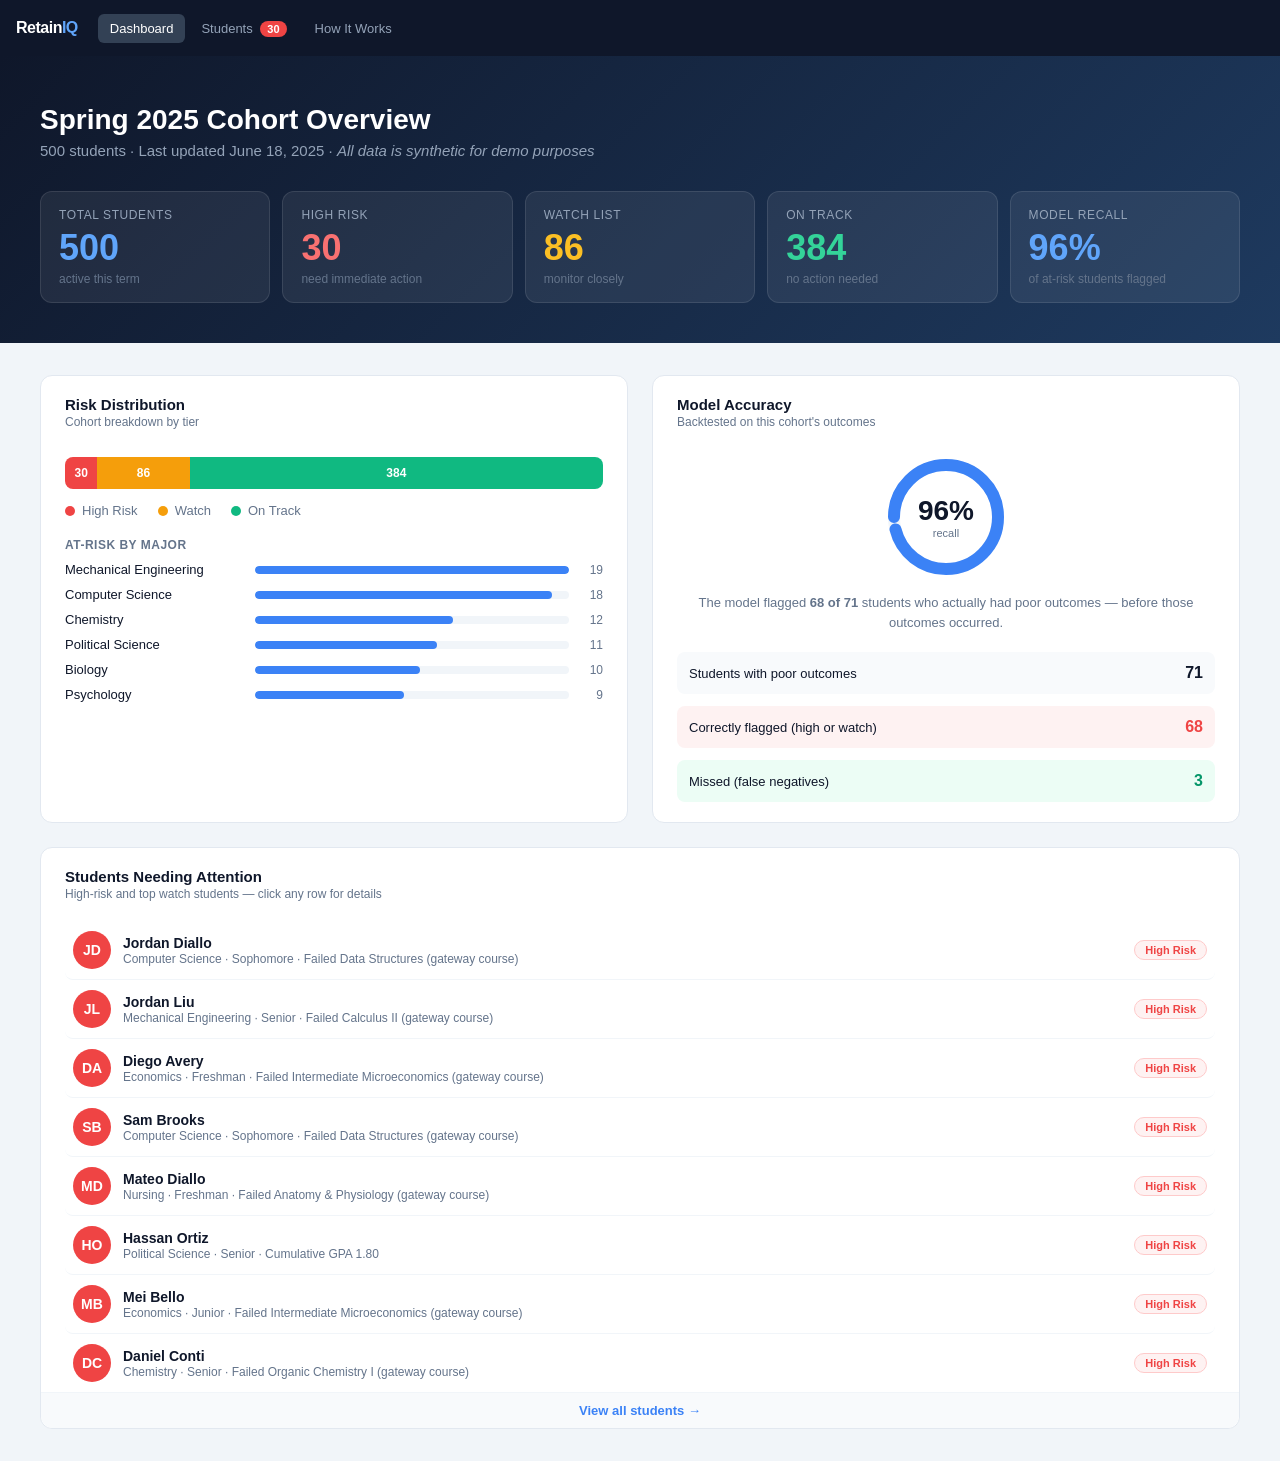
==== frontend/index.html @ c34b1551 "project restructuring - Broke up the single index.html file into a proper folder structure with sepa" ====
<!DOCTYPE html>
<html lang="en">
<head>
<meta charset="UTF-8">
<meta name="viewport" content="width=device-width, initial-scale=1.0">
<title>RetainIQ — Academic Risk & Retention Dashboard</title>
<link rel="stylesheet" href="styles/base.css">
<link rel="stylesheet" href="styles/nav_views.css">
<link rel="stylesheet" href="styles/dashboard.css">
<link rel="stylesheet" href="styles/students.css">
<link rel="stylesheet" href="styles/panel.css">
<link rel="stylesheet" href="styles/tuning.css">
</head>
<body>

<nav>
  <div class="nav-brand">Retain<span>IQ</span></div>
  <button class="nav-tab active" data-view="dashboard" onclick="showView('dashboard')">Dashboard</button>
  <button class="nav-tab" data-view="students" onclick="showView('students')">Students <span class="nav-badge" id="high-count-badge">—</span></button>
  <button class="nav-tab" data-view="tuning" onclick="showView('tuning')">How It Works</button>
</nav>

<!-- DASHBOARD -->
<div class="view active" id="view-dashboard">
  <div class="dash-hero">
    <h1>Spring 2025 Cohort Overview</h1>
    <p id="hero-sub"></p>
    <div class="kpi-row">
      <div class="kpi"><div class="kpi-label">Total Students</div><div class="kpi-value blue" id="kpi-total">—</div><div class="kpi-sub">active this term</div></div>
      <div class="kpi"><div class="kpi-label">High Risk</div><div class="kpi-value red" id="kpi-high">—</div><div class="kpi-sub">need immediate action</div></div>
      <div class="kpi"><div class="kpi-label">Watch List</div><div class="kpi-value amber" id="kpi-watch">—</div><div class="kpi-sub">monitor closely</div></div>
      <div class="kpi"><div class="kpi-label">On Track</div><div class="kpi-value green" id="kpi-ok">—</div><div class="kpi-sub">no action needed</div></div>
      <div class="kpi"><div class="kpi-label">Model Recall</div><div class="kpi-value blue" id="kpi-recall">—</div><div class="kpi-sub">of at-risk students flagged</div></div>
    </div>
  </div>

  <div class="dash-body">
    <div class="card">
      <div class="card-header"><div><div class="card-title">Risk Distribution</div><div class="card-sub">Cohort breakdown by tier</div></div></div>
      <div class="card-body">
        <div class="risk-bar-wrap">
          <div class="risk-bar-track" id="risk-bar"></div>
          <div class="risk-legend">
            <div class="risk-legend-item"><div class="risk-dot" style="background:var(--high)"></div>High Risk</div>
            <div class="risk-legend-item"><div class="risk-dot" style="background:var(--watch)"></div>Watch</div>
            <div class="risk-legend-item"><div class="risk-dot" style="background:var(--ok)"></div>On Track</div>
          </div>
        </div>
        <div style="margin-top:20px" id="major-breakdown"></div>
      </div>
    </div>

    <div class="card">
      <div class="card-header"><div><div class="card-title">Model Accuracy</div><div class="card-sub">Backtested on this cohort's outcomes</div></div></div>
      <div class="card-body">
        <div class="recall-wrap">
          <div class="recall-circle">
            <svg width="120" height="120" viewBox="0 0 120 120">
              <circle cx="60" cy="60" r="52" fill="none" stroke="#f1f5f9" stroke-width="12"/>
              <circle id="recall-arc" cx="60" cy="60" r="52" fill="none" stroke="#3b82f6" stroke-width="12"
                stroke-dasharray="326.7" stroke-dashoffset="326.7" stroke-linecap="round" style="transform:rotate(-90deg);transform-origin:60px 60px"/>
            </svg>
            <div class="recall-circle-label"><div class="recall-pct" id="recall-pct-label">—</div><div class="recall-pct-sub">recall</div></div>
          </div>
          <div class="recall-desc" id="recall-desc"></div>
        </div>
        <div style="margin-top:20px;display:flex;flex-direction:column;gap:12px;">
          <div style="display:flex;justify-content:space-between;align-items:center;padding:12px;background:#f8fafc;border-radius:8px">
            <div style="font-size:13px;color:var(--navy)">Students with poor outcomes</div>
            <div style="font-size:16px;font-weight:700" id="stat-poor">—</div>
          </div>
          <div style="display:flex;justify-content:space-between;align-items:center;padding:12px;background:#fef2f2;border-radius:8px">
            <div style="font-size:13px;color:var(--navy)">Correctly flagged (high or watch)</div>
            <div style="font-size:16px;font-weight:700;color:var(--high)" id="stat-flagged">—</div>
          </div>
          <div style="display:flex;justify-content:space-between;align-items:center;padding:12px;background:#ecfdf5;border-radius:8px">
            <div style="font-size:13px;color:var(--navy)">Missed (false negatives)</div>
            <div style="font-size:16px;font-weight:700;color:#059669" id="stat-missed">—</div>
          </div>
        </div>
      </div>
    </div>

    <div class="card" style="grid-column:1 / -1">
      <div class="card-header"><div><div class="card-title">Students Needing Attention</div><div class="card-sub">High-risk and top watch students — click any row for details</div></div></div>
      <div class="card-body" style="padding-bottom:0" id="top-students-list"></div>
      <button class="show-all-btn" onclick="showView('students')">View all students →</button>
    </div>
  </div>
</div>

<!-- STUDENTS -->
<div class="view" id="view-students">
  <div class="students-header">
    <h2>Student Roster</h2>
    <div class="filters">
      <input class="search-input" id="search" type="text" placeholder="Search by name or ID…" oninput="renderTable()">
      <select class="filter-select" id="filter-tier" onchange="renderTable()">
        <option value="">All tiers</option>
        <option value="high">High risk</option>
        <option value="watch">Watch</option>
        <option value="on_track">On track</option>
      </select>
      <select class="filter-select" id="filter-year" onchange="renderTable()">
        <option value="">All years</option>
        <option>Freshman</option>
        <option>Sophomore</option>
        <option>Junior</option>
        <option>Senior</option>
      </select>
      <select class="filter-select" id="filter-major" onchange="renderTable()">
        <option value="">All majors</option>
      </select>
    </div>
  </div>
  <div class="students-table-wrap">
    <div class="students-count" id="students-count"></div>
    <div class="table-wrap">
      <table>
        <thead>
          <tr>
            <th onclick="sortBy('name')">Name <span class="sort-icon">↕</span></th>
            <th onclick="sortBy('major')">Major <span class="sort-icon">↕</span></th>
            <th onclick="sortBy('year')">Year <span class="sort-icon">↕</span></th>
            <th onclick="sortBy('gpa')">GPA <span class="sort-icon">↕</span></th>
            <th onclick="sortBy('risk_score')">Risk Score <span class="sort-icon">↕</span></th>
            <th onclick="sortBy('risk_tier')">Tier <span class="sort-icon">↕</span></th>
            <th>Top Driver</th>
          </tr>
        </thead>
        <tbody id="student-tbody"></tbody>
      </table>
    </div>
    <div class="cards-wrap" id="student-cards"></div>
  </div>
</div>

<!-- TUNING -->
<div class="view" id="view-tuning">
  <div class="tuning-hero">
    <h1>Per-Institution Model Tuning</h1>
    <p>The same student profile can be high-risk at one school and on-track at another. RetainIQ learns from each institution's own historical outcomes — so the signals that matter at your school are the ones that drive your model.</p>
  </div>
  <div class="tuning-body">
    <div class="school-tabs" id="school-tabs"></div>
    <div id="school-panels"></div>

    <!-- Same student, different verdicts (static) -->
    <div class="probe-card">
      <h3>Same Student Profile — Three Different Verdicts</h3>
      <p class="probe-desc">A student with a low GPA and 2 course drops. Watch what happens when you run this profile through each school's model.</p>
      <div class="probe-schools">
        <div class="probe-school">
          <div class="probe-school-name">Highbar University</div>
          <div class="probe-score-bar" style="width:22%;background:#10b981"></div>
          <div class="probe-score-label" style="color:#10b981">Low Risk</div>
          <div class="probe-tier" style="color:#10b981">On Track</div>
          <div class="probe-detail">Low GPA barely matters here. Course drops are noted but not alarming. No intervention triggered.</div>
        </div>
        <div class="probe-school">
          <div class="probe-school-name">Openwood College</div>
          <div class="probe-score-bar" style="width:40%;background:#f59e0b"></div>
          <div class="probe-score-label" style="color:#d97706">Moderate</div>
          <div class="probe-tier" style="color:#d97706">Watch</div>
          <div class="probe-detail">Low GPA matters here. But course drops are <em>suppressed entirely</em> — ignored by the model per house rule.</div>
        </div>
        <div class="probe-school">
          <div class="probe-school-name">State Tech</div>
          <div class="probe-score-bar" style="width:72%;background:#ef4444"></div>
          <div class="probe-score-label" style="color:#ef4444">High Risk</div>
          <div class="probe-tier" style="color:#ef4444">Escalate</div>
          <div class="probe-detail">Both signals carry significant weight. Advisor notified immediately. Credit-recovery plan recommended.</div>
        </div>
      </div>
    </div>
  </div>
</div>

<!-- DETAIL PANEL -->
<div class="overlay" id="overlay"></div>
<div class="panel" id="panel">
  <div class="panel-header" id="panel-header"></div>
  <div class="panel-body" id="panel-body"></div>
</div>

<script type="module" src="js/main.js"></script>
</body>
</html>
---- frontend/styles/base.css ----
:root {
    --navy: #0f172a;
    --navy2: #1e293b;
    --navy3: #334155;
    --slate: #64748b;
    --light: #f1f5f9;
    --white: #ffffff;
    --high: #ef4444;
    --high-bg: #fef2f2;
    --high-border: #fecaca;
    --watch: #f59e0b;
    --watch-bg: #fffbeb;
    --watch-border: #fde68a;
    --ok: #10b981;
    --ok-bg: #ecfdf5;
    --ok-border: #a7f3d0;
    --blue: #3b82f6;
    --purple: #8b5cf6;
  }
  * { box-sizing: border-box; margin: 0; padding: 0; }
  body { font-family: -apple-system, BlinkMacSystemFont, 'Segoe UI', sans-serif; background: var(--light); color: var(--navy); }
---- frontend/styles/nav_views.css ----
/* NAV */
  nav { background: var(--navy); padding: 0 16px; display: flex; align-items: center; height: 56px; gap: 4px; position: sticky; top: 0; z-index: 100; overflow-x: auto; -webkit-overflow-scrolling: touch; scrollbar-width: none; }
  nav::-webkit-scrollbar { display: none; }
  .nav-brand { color: white; font-size: 16px; font-weight: 700; letter-spacing: -0.5px; margin-right: 16px; flex-shrink: 0; }
  .nav-brand span { color: #60a5fa; }
  .nav-tab { color: #94a3b8; font-size: 13px; font-weight: 500; padding: 7px 12px; border-radius: 6px; cursor: pointer; transition: all .15s; border: none; background: none; white-space: nowrap; flex-shrink: 0; }
  .nav-tab:hover { color: white; background: var(--navy2); }
  .nav-tab.active { color: white; background: var(--navy3); }
  .nav-badge { background: var(--high); color: white; font-size: 11px; font-weight: 700; padding: 2px 7px; border-radius: 99px; margin-left: 4px; }

  /* VIEWS */
  .view { display: none; }
  .view.active { display: block; }
---- frontend/styles/dashboard.css ----
/* ── DASHBOARD VIEW ── */
  .dash-hero { background: linear-gradient(135deg, var(--navy) 0%, #1e3a5f 100%); color: white; padding: 48px 40px 40px; }
  .dash-hero h1 { font-size: 28px; font-weight: 700; margin-bottom: 6px; }
  .dash-hero p { color: #94a3b8; font-size: 15px; margin-bottom: 32px; }
  .kpi-row { display: grid; grid-template-columns: repeat(auto-fit, minmax(140px, 1fr)); gap: 12px; }
  @media(max-width:700px){ .kpi-row { grid-template-columns: 1fr 1fr; gap: 10px; } }
  .kpi { background: rgba(255,255,255,.07); border: 1px solid rgba(255,255,255,.1); border-radius: 12px; padding: 16px 18px; }
  .kpi-label { font-size: 12px; text-transform: uppercase; letter-spacing: .6px; color: #94a3b8; margin-bottom: 8px; }
  .kpi-value { font-size: 36px; font-weight: 800; line-height: 1; }
  .kpi-value.red { color: #f87171; }
  .kpi-value.amber { color: #fbbf24; }
  .kpi-value.green { color: #34d399; }
  .kpi-value.blue { color: #60a5fa; }
  .kpi-sub { font-size: 12px; color: #64748b; margin-top: 6px; }

  .dash-body { padding: 32px 40px; display: grid; grid-template-columns: 1fr 1fr; gap: 24px; }
  @media(max-width:900px){ .dash-body { grid-template-columns: 1fr; padding: 24px 20px; } .dash-hero { padding: 32px 20px; } }

  .card { background: white; border-radius: 12px; border: 1px solid #e2e8f0; overflow: hidden; }
  .card-header { padding: 20px 24px 0; display: flex; justify-content: space-between; align-items: center; }
  .card-title { font-size: 15px; font-weight: 700; color: var(--navy); }
  .card-sub { font-size: 12px; color: var(--slate); margin-top: 2px; }
  .card-body { padding: 20px 24px; }

  /* Risk bar */
  .risk-bar-wrap { margin-top: 8px; }
  .risk-bar-track { height: 32px; border-radius: 8px; overflow: hidden; display: flex; width: 100%; }
  .risk-seg { display: flex; align-items: center; justify-content: center; font-size: 12px; font-weight: 700; color: white; transition: width .6s ease; cursor: pointer; }
  .risk-seg:hover { filter: brightness(1.1); }
  .risk-legend { display: flex; gap: 20px; margin-top: 14px; }
  .risk-legend-item { display: flex; align-items: center; gap: 7px; font-size: 13px; color: var(--slate); }
  .risk-dot { width: 10px; height: 10px; border-radius: 50%; }

  /* Recall meter */
  .recall-wrap { margin-top: 8px; }
  .recall-circle { position: relative; width: 120px; height: 120px; margin: 0 auto 16px; }
  .recall-circle svg { transform: rotate(-90deg); }
  .recall-circle-label { position: absolute; inset: 0; display: flex; flex-direction: column; align-items: center; justify-content: center; }
  .recall-pct { font-size: 28px; font-weight: 800; color: var(--navy); }
  .recall-pct-sub { font-size: 11px; color: var(--slate); }
  .recall-desc { text-align: center; font-size: 13px; color: var(--slate); line-height: 1.5; }

  /* Top students list */
  .student-mini { display: flex; align-items: center; gap: 12px; padding: 12px 0; border-bottom: 1px solid #f1f5f9; cursor: pointer; transition: background .1s; border-radius: 8px; padding: 10px 8px; }
  .student-mini:last-child { border-bottom: none; }
  .student-mini:hover { background: #f8fafc; }
  .student-avatar { width: 38px; height: 38px; border-radius: 50%; display: flex; align-items: center; justify-content: center; font-weight: 700; font-size: 14px; color: white; flex-shrink: 0; }
  .student-info { flex: 1; min-width: 0; }
  .student-name { font-size: 14px; font-weight: 600; color: var(--navy); }
  .student-detail { font-size: 12px; color: var(--slate); margin-top: 1px; white-space: nowrap; overflow: hidden; text-overflow: ellipsis; }
  .tier-badge { font-size: 11px; font-weight: 700; padding: 3px 10px; border-radius: 99px; flex-shrink: 0; }
  .tier-badge.high { background: var(--high-bg); color: var(--high); border: 1px solid var(--high-border); }
  .tier-badge.watch { background: var(--watch-bg); color: #d97706; border: 1px solid var(--watch-border); }
  .tier-badge.on_track { background: var(--ok-bg); color: #059669; border: 1px solid var(--ok-border); }

  /* Major breakdown */
  .major-row { display: flex; align-items: center; gap: 10px; margin-bottom: 10px; }
  .major-name { font-size: 13px; color: var(--navy); width: 180px; flex-shrink: 0; white-space: nowrap; overflow: hidden; text-overflow: ellipsis; }
  .major-bar-bg { flex: 1; height: 8px; background: #f1f5f9; border-radius: 99px; overflow: hidden; }
  .major-bar-fill { height: 100%; border-radius: 99px; background: var(--blue); transition: width .6s; }
  .major-count { font-size: 12px; color: var(--slate); width: 24px; text-align: right; }
---- frontend/styles/students.css ----
/* ── STUDENTS VIEW ── */
  .students-header { background: white; border-bottom: 1px solid #e2e8f0; padding: 24px 40px; }
  @media(max-width:700px){ .students-header { padding: 14px 12px; } }
  .students-header h2 { font-size: 20px; font-weight: 700; margin-bottom: 14px; }
  .filters { display: flex; gap: 8px; flex-wrap: wrap; }
  .filter-select { border: 1px solid #e2e8f0; border-radius: 8px; padding: 8px 12px; font-size: 13px; color: var(--navy); background: white; cursor: pointer; outline: none; flex: 1; min-width: 120px; }
  .filter-select:focus { border-color: var(--blue); }
  .search-input { border: 1px solid #e2e8f0; border-radius: 8px; padding: 8px 12px 8px 36px; font-size: 13px; color: var(--navy); background: white url("data:image/svg+xml,%3Csvg xmlns='http://www.w3.org/2000/svg' width='16' height='16' viewBox='0 0 24 24' fill='none' stroke='%2394a3b8' stroke-width='2'%3E%3Ccircle cx='11' cy='11' r='8'/%3E%3Cpath d='M21 21l-4.35-4.35'/%3E%3C/svg%3E") no-repeat 10px center; outline: none; width: 100%; }
  .search-input:focus { border-color: var(--blue); }

  .students-table-wrap { padding: 24px 40px; }
  @media(max-width:700px){ .students-table-wrap { padding: 12px 12px; } }
  .students-count { font-size: 13px; color: var(--slate); margin-bottom: 12px; }

  /* Table — desktop only */
  .table-wrap { display: block; overflow-x: auto; -webkit-overflow-scrolling: touch; }
  .cards-wrap { display: none; }
  @media(max-width:700px) {
    .table-wrap { display: none; }
    .cards-wrap { display: flex; flex-direction: column; gap: 10px; }
  }

  table { width: 100%; background: white; border-radius: 12px; border: 1px solid #e2e8f0; border-collapse: separate; border-spacing: 0; overflow: hidden; }
  thead th { background: #f8fafc; padding: 12px 16px; text-align: left; font-size: 12px; font-weight: 600; color: var(--slate); text-transform: uppercase; letter-spacing: .4px; border-bottom: 1px solid #e2e8f0; cursor: pointer; user-select: none; white-space: nowrap; }
  thead th:hover { background: #f1f5f9; }
  thead th .sort-icon { margin-left: 4px; opacity: .4; }
  thead th.sorted .sort-icon { opacity: 1; }
  tbody tr { cursor: pointer; transition: background .1s; }
  tbody tr:hover { background: #f8fafc; }
  tbody td { padding: 13px 16px; font-size: 13px; border-bottom: 1px solid #f1f5f9; vertical-align: middle; }
  tbody tr:last-child td { border-bottom: none; }
  .score-bar { display: flex; align-items: center; gap: 8px; }
  .score-track { width: 60px; height: 6px; background: #f1f5f9; border-radius: 99px; overflow: hidden; }
  .score-fill { height: 100%; border-radius: 99px; }
  .score-fill.high { background: var(--high); }
  .score-fill.watch { background: var(--watch); }
  .score-fill.on_track { background: var(--ok); }

  /* Mobile student cards */
  .student-card { background: white; border-radius: 12px; border: 1px solid #e2e8f0; padding: 14px 16px; cursor: pointer; transition: box-shadow .15s; }
  .student-card:hover { box-shadow: 0 2px 8px rgba(0,0,0,.08); }
  .student-card-top { display: flex; align-items: center; gap: 12px; margin-bottom: 10px; }
  .student-card-info { flex: 1; min-width: 0; }
  .student-card-name { font-size: 15px; font-weight: 700; color: var(--navy); }
  .student-card-sub { font-size: 12px; color: var(--slate); margin-top: 2px; }
  .student-card-stats { display: grid; grid-template-columns: 1fr 1fr 1fr; gap: 8px; margin-bottom: 10px; }
  .student-card-stat { background: #f8fafc; border-radius: 8px; padding: 8px 10px; }
  .student-card-stat-label { font-size: 10px; color: var(--slate); text-transform: uppercase; letter-spacing: .4px; margin-bottom: 2px; }
  .student-card-stat-value { font-size: 15px; font-weight: 700; color: var(--navy); }
  .student-card-driver { font-size: 12px; color: var(--slate); background: #f8fafc; border-radius: 8px; padding: 8px 10px; line-height: 1.4; }
---- frontend/styles/panel.css ----
/* ── DETAIL PANEL ── */
  .overlay { position: fixed; inset: 0; background: rgba(15,23,42,.5); z-index: 200; display: none; }
  .overlay.open { display: block; }
  .panel { position: fixed; right: 0; top: 0; bottom: 0; width: 480px; max-width: 100vw; background: white; z-index: 201; transform: translateX(100%); transition: transform .25s ease; overflow-y: auto; }
  .panel.open { transform: translateX(0); }
  .panel-header { background: var(--navy); color: white; padding: 24px 28px; }
  .panel-close { position: absolute; top: 16px; right: 16px; background: none; border: none; color: #94a3b8; cursor: pointer; font-size: 20px; line-height: 1; }
  .panel-close:hover { color: white; }
  .panel-name { font-size: 22px; font-weight: 700; margin-bottom: 4px; }
  .panel-meta { font-size: 13px; color: #94a3b8; }
  .panel-score-row { display: flex; align-items: center; gap: 16px; margin-top: 20px; }
  .panel-score-circle { width: 64px; height: 64px; border-radius: 50%; display: flex; align-items: center; justify-content: center; font-size: 20px; font-weight: 800; color: white; }
  .panel-score-info { }
  .panel-score-label { font-size: 13px; color: #94a3b8; }
  .panel-score-tier { font-size: 16px; font-weight: 700; margin-top: 2px; }

  .panel-body { padding: 24px 28px; }
  .panel-section { margin-bottom: 24px; }
  .panel-section-title { font-size: 12px; font-weight: 700; text-transform: uppercase; letter-spacing: .6px; color: var(--slate); margin-bottom: 12px; }
  .stat-grid { display: grid; grid-template-columns: 1fr 1fr; gap: 12px; }
  .stat-cell { background: #f8fafc; border-radius: 8px; padding: 12px 14px; }
  .stat-cell-label { font-size: 11px; color: var(--slate); margin-bottom: 4px; }
  .stat-cell-value { font-size: 17px; font-weight: 700; color: var(--navy); }
  .stat-cell-value.warning { color: var(--high); }

  .driver-list { display: flex; flex-direction: column; gap: 8px; }
  .driver-item { display: flex; align-items: flex-start; gap: 10px; background: #fffbeb; border: 1px solid #fde68a; border-radius: 8px; padding: 10px 12px; }
  .driver-icon { font-size: 14px; flex-shrink: 0; margin-top: 1px; }
  .driver-text { font-size: 13px; color: #92400e; line-height: 1.4; }
  .driver-none { font-size: 13px; color: var(--slate); font-style: italic; }

  .intervention-box { background: #eff6ff; border: 1px solid #bfdbfe; border-radius: 8px; padding: 14px 16px; }
  .intervention-label { font-size: 11px; font-weight: 700; text-transform: uppercase; letter-spacing: .5px; color: #3b82f6; margin-bottom: 6px; }
  .intervention-text { font-size: 13px; color: #1e40af; line-height: 1.5; }

  .outcome-badge { display: inline-flex; align-items: center; gap: 6px; font-size: 12px; font-weight: 600; padding: 6px 12px; border-radius: 99px; }
  .outcome-badge.poor { background: var(--high-bg); color: var(--high); border: 1px solid var(--high-border); }
  .outcome-badge.good { background: var(--ok-bg); color: #059669; border: 1px solid var(--ok-border); }
---- frontend/styles/tuning.css ----
/* ── TUNING VIEW ── */
  .tuning-hero { background: linear-gradient(135deg, #1e1b4b 0%, #312e81 100%); color: white; padding: 48px 40px 40px; }
  @media(max-width:900px){ .tuning-hero { padding: 32px 20px; } }
  .tuning-hero h1 { font-size: 26px; font-weight: 700; margin-bottom: 8px; }
  .tuning-hero p { color: #a5b4fc; font-size: 15px; max-width: 600px; line-height: 1.6; }

  .tuning-body { padding: 32px 40px; }
  @media(max-width:900px){ .tuning-body { padding: 24px 20px; } }

  .school-tabs { display: flex; gap: 8px; margin-bottom: 24px; flex-wrap: wrap; }
  .school-tab { padding: 10px 20px; border-radius: 8px; border: 2px solid #e2e8f0; background: white; font-size: 14px; font-weight: 600; color: var(--slate); cursor: pointer; transition: all .15s; }
  .school-tab:hover { border-color: var(--purple); color: var(--purple); }
  .school-tab.active { border-color: var(--purple); background: var(--purple); color: white; }

  .school-panel { display: none; }
  .school-panel.active { display: grid; grid-template-columns: 1fr 1fr; gap: 24px; }
  @media(max-width:900px){ .school-panel.active { grid-template-columns: 1fr; } }

  .school-blurb { background: white; border-radius: 12px; border: 1px solid #e2e8f0; padding: 24px; }
  .school-blurb h3 { font-size: 18px; font-weight: 700; margin-bottom: 6px; }
  .school-blurb .tag { display: inline-block; background: #ede9fe; color: #7c3aed; font-size: 12px; font-weight: 600; padding: 3px 10px; border-radius: 99px; margin-bottom: 14px; }
  .school-blurb p { font-size: 14px; color: var(--slate); line-height: 1.6; }

  .weights-card { background: white; border-radius: 12px; border: 1px solid #e2e8f0; padding: 24px; }
  .weights-card h3 { font-size: 15px; font-weight: 700; margin-bottom: 16px; }
  .weight-row { display: flex; align-items: center; gap: 10px; margin-bottom: 12px; }
  .weight-label { font-size: 13px; color: var(--navy); width: 170px; flex-shrink: 0; }
  .weight-bar-bg { flex: 1; height: 10px; background: #f1f5f9; border-radius: 99px; overflow: hidden; }
  .weight-bar-fill { height: 100%; border-radius: 99px; transition: width .6s; }
  .weight-value { font-size: 12px; color: var(--slate); width: 36px; text-align: right; font-weight: 600; }
  .weight-off { font-size: 12px; color: #94a3b8; font-style: italic; }

  .probe-card { background: white; border-radius: 12px; border: 1px solid #e2e8f0; padding: 24px; grid-column: 1 / -1; }
  .probe-card h3 { font-size: 15px; font-weight: 700; margin-bottom: 6px; }
  .probe-desc { font-size: 13px; color: var(--slate); margin-bottom: 20px; }
  .probe-schools { display: flex; gap: 16px; flex-wrap: wrap; }
  .probe-school { flex: 1; min-width: 180px; background: #f8fafc; border-radius: 10px; border: 1px solid #e2e8f0; padding: 16px; }
  .probe-school-name { font-size: 13px; font-weight: 700; margin-bottom: 12px; }
  .probe-score-bar { height: 12px; border-radius: 99px; margin-bottom: 8px; transition: width .6s; }
  .probe-score-label { font-size: 20px; font-weight: 800; }
  .probe-tier { font-size: 12px; font-weight: 600; margin-top: 4px; }
  .probe-detail { font-size: 12px; color: var(--slate); margin-top: 8px; line-height: 1.5; }

  /* util */
  .show-all-btn { display: block; width: 100%; text-align: center; padding: 10px; font-size: 13px; font-weight: 600; color: var(--blue); background: #f8fafc; border: none; border-top: 1px solid #f1f5f9; cursor: pointer; border-radius: 0 0 12px 12px; }
  .show-all-btn:hover { background: #eff6ff; }
  .empty { text-align: center; padding: 40px; color: var(--slate); font-size: 14px; }
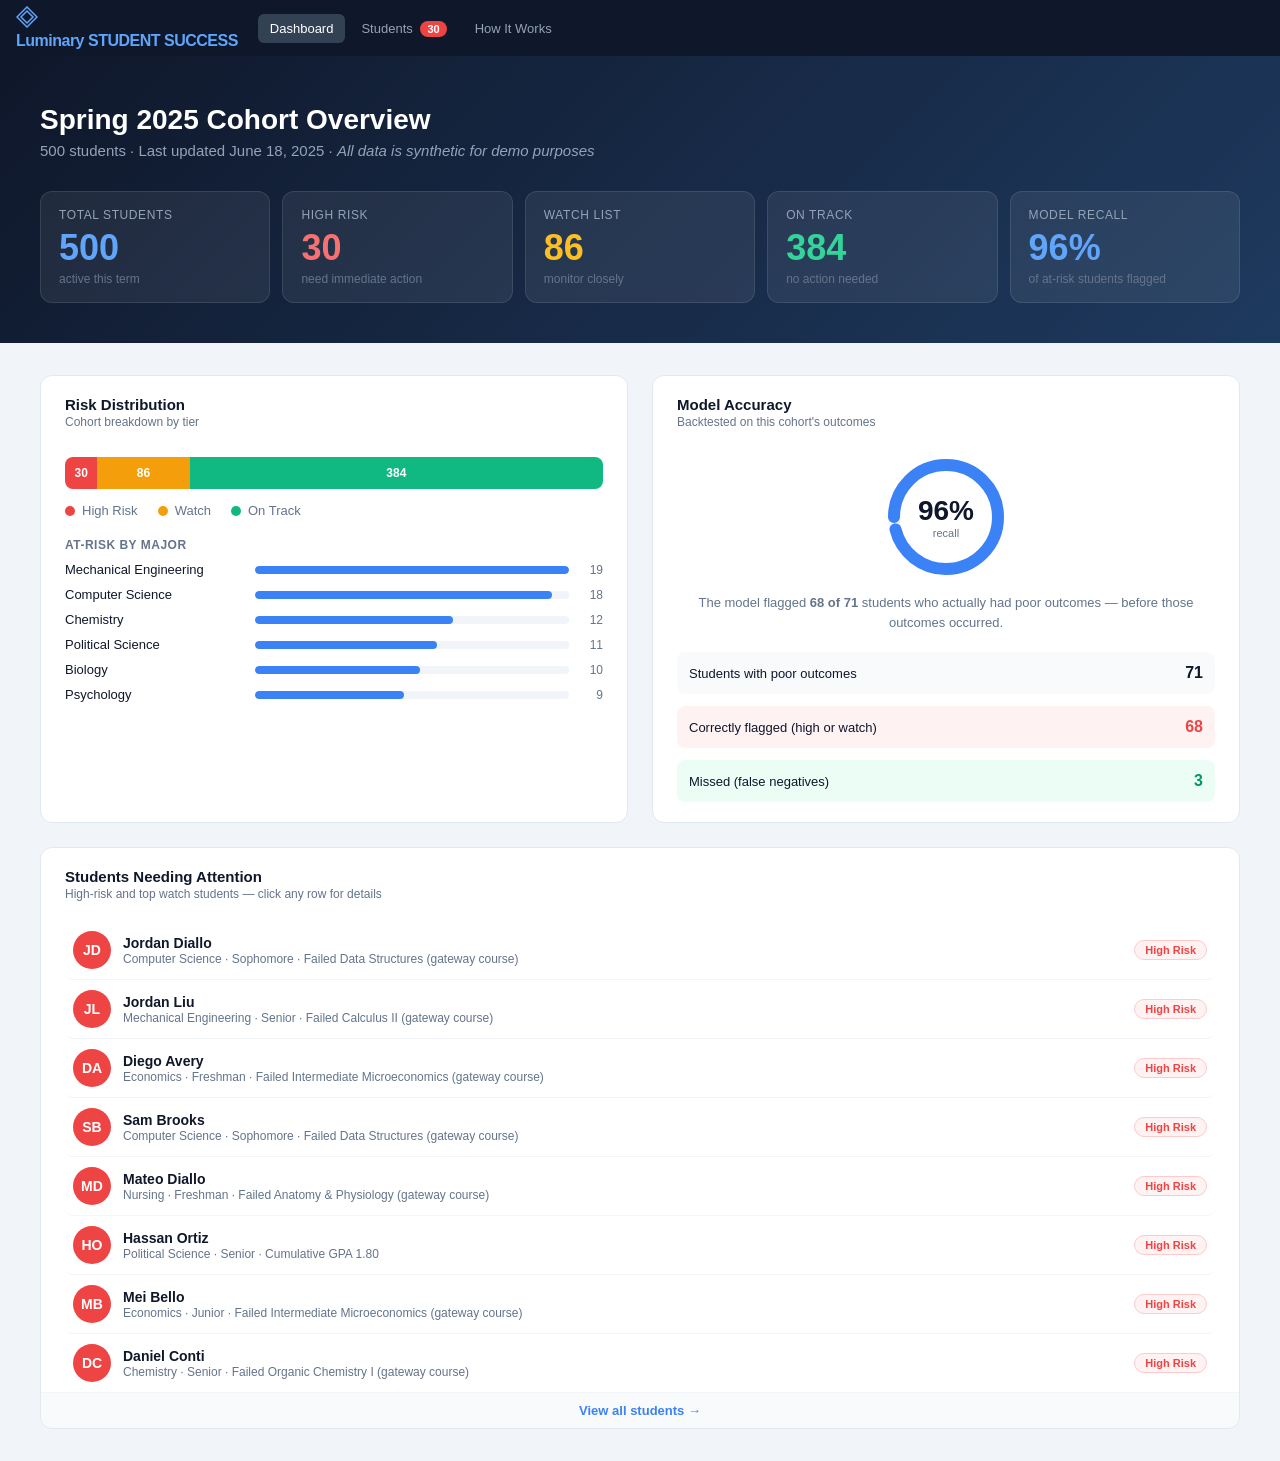
==== commit 2fbe7939: "Update index.html" ====
--- a/frontend/index.html
+++ b/frontend/index.html
@@ -3,7 +3,7 @@
 <head>
 <meta charset="UTF-8">
 <meta name="viewport" content="width=device-width, initial-scale=1.0">
-<title>RetainIQ — Academic Risk & Retention Dashboard</title>
+<title>Luminary — Student Success</title>
 <link rel="stylesheet" href="styles/base.css">
 <link rel="stylesheet" href="styles/nav_views.css">
 <link rel="stylesheet" href="styles/dashboard.css">
@@ -14,7 +14,16 @@
 <body>
 
 <nav>
-  <div class="nav-brand">Retain<span>IQ</span></div>
+  <div class="nav-brand">
+    <svg width="22" height="22" viewBox="0 0 22 22" fill="none" xmlns="http://www.w3.org/2000/svg" style="flex-shrink:0">
+      <polygon points="11,1 21,11 11,21 1,11" stroke="#60a5fa" stroke-width="1.5" fill="none"/>
+      <polygon points="11,5 17,11 11,17 5,11" stroke="#60a5fa" stroke-width="1.5" fill="none"/>
+    </svg>
+    <div class="nav-brand-text">
+      <span class="nav-brand-name">Luminary</span>
+      <span class="nav-brand-tagline">STUDENT SUCCESS</span>
+    </div>
+  </div>
   <button class="nav-tab active" data-view="dashboard" onclick="showView('dashboard')">Dashboard</button>
   <button class="nav-tab" data-view="students" onclick="showView('students')">Students <span class="nav-badge" id="high-count-badge">—</span></button>
   <button class="nav-tab" data-view="tuning" onclick="showView('tuning')">How It Works</button>
